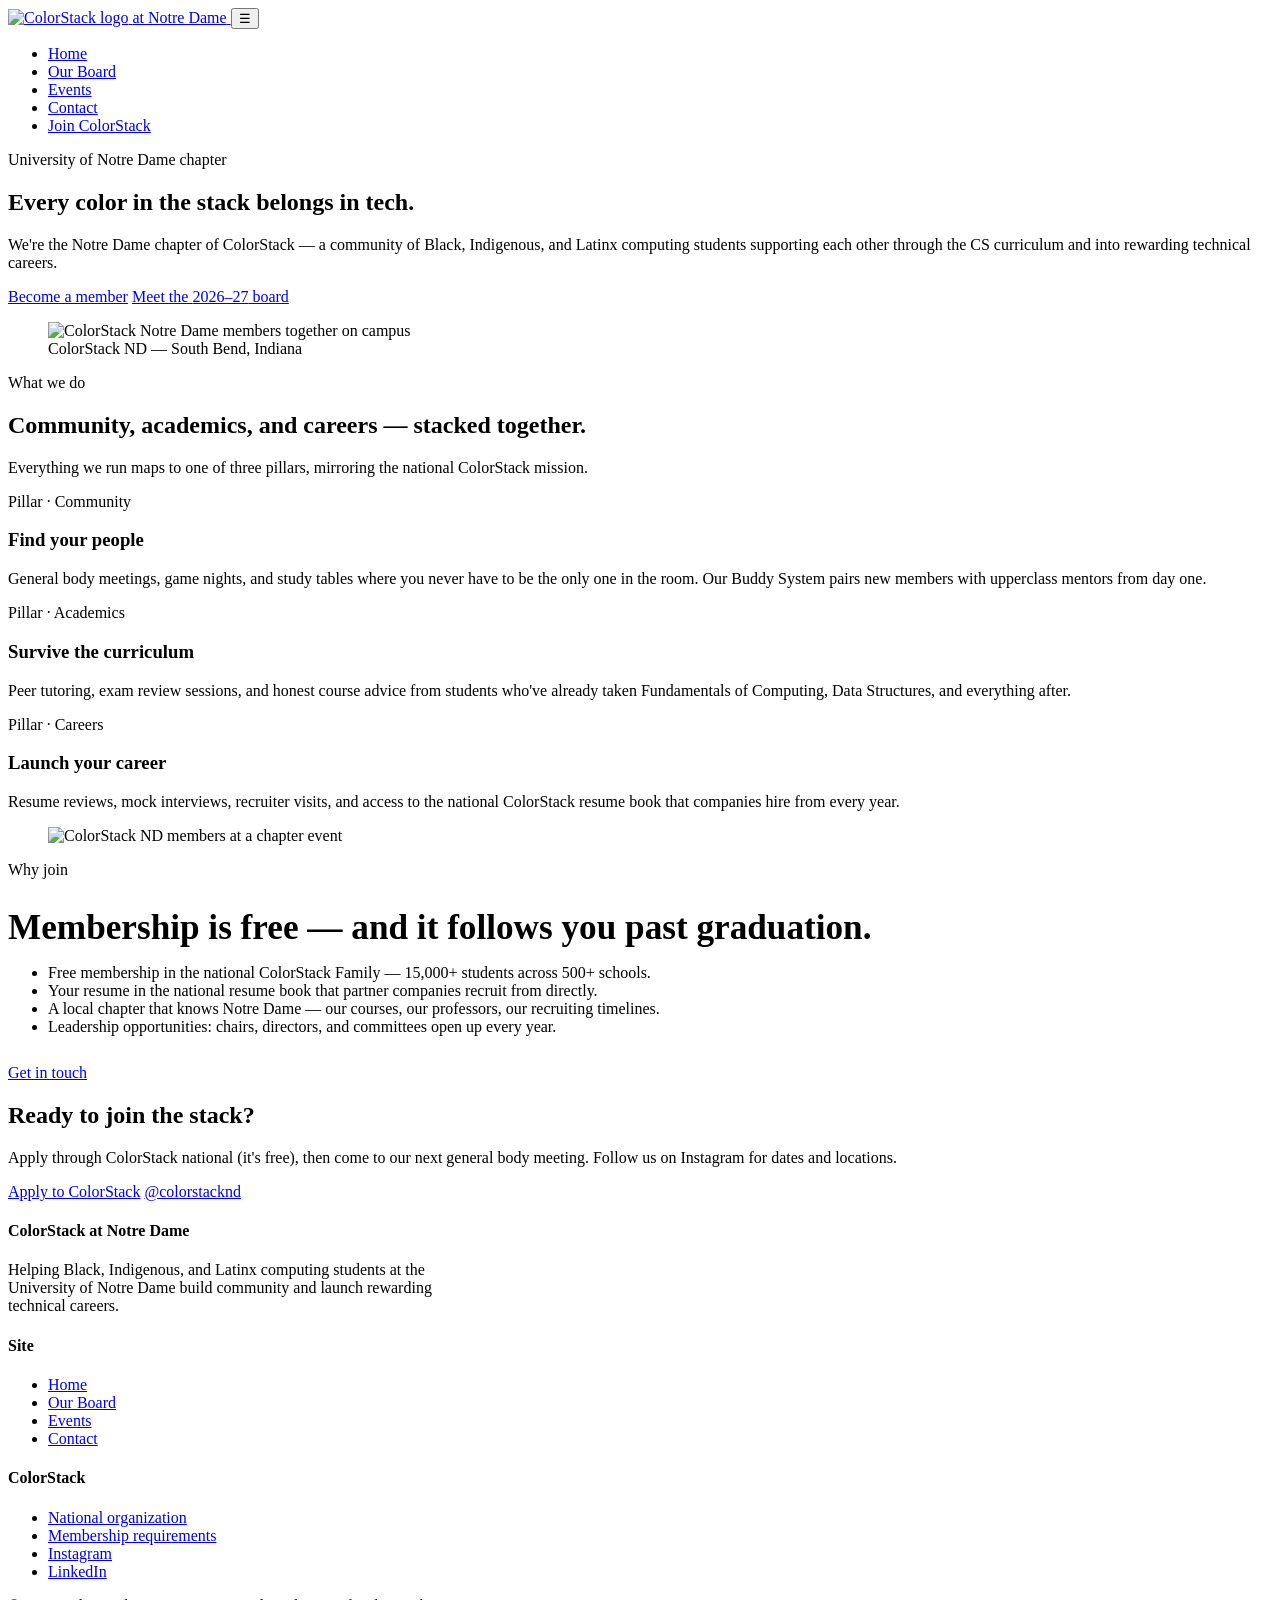
==== index.html @ e5867937 "Add files via upload Uploading website" ====
<!DOCTYPE html>
<html lang="en">
<head>
  <meta charset="UTF-8" />
  <meta name="viewport" content="width=device-width, initial-scale=1.0" />
  <title>ColorStack at Notre Dame</title>
  <meta name="description" content="The University of Notre Dame chapter of ColorStack — a community helping Black, Indigenous, and Latinx computing students launch rewarding technical careers." />
  <link rel="preconnect" href="https://fonts.googleapis.com" />
  <link rel="preconnect" href="https://fonts.gstatic.com" crossorigin />
  <link href="https://fonts.googleapis.com/css2?family=Archivo:wght@400;500;700;800&family=IBM+Plex+Mono:wght@400;600&display=swap" rel="stylesheet" />
  <link rel="stylesheet" href="css/style.css" />
</head>
<body>

  <header class="site-header">
    <div class="container nav-inner">
      <a class="brand" href="index.html">
        <img src="images/colorstack-logo.png" alt="ColorStack logo" />
        <span class="brand-sub">at Notre&nbsp;Dame</span>
      </a>
      <button class="nav-toggle" aria-expanded="false" aria-label="Toggle navigation">☰</button>
      <ul class="nav-links">
        <li><a href="index.html" aria-current="page">Home</a></li>
        <li><a href="board.html">Our Board</a></li>
        <li><a href="events.html">Events</a></li>
        <li><a href="contact.html">Contact</a></li>
        <li class="nav-cta"><a href="https://www.colorstack.org/member-application-requirements" target="_blank" rel="noopener">Join ColorStack</a></li>
      </ul>
    </div>
    <div class="stack-bar" aria-hidden="true"><span></span><span></span><span></span><span></span></div>
  </header>

  <main>
    <!-- Hero -->
    <section class="hero">
      <div class="container hero-grid">
        <div>
          <p class="eyebrow">University of Notre Dame chapter</p>
          <h1>Every color in the <span class="accent-word">stack</span> belongs in tech.</h1>
          <p class="lede">
            We're the Notre Dame chapter of ColorStack — a community of Black,
            Indigenous, and Latinx computing students supporting each other
            through the CS curriculum and into rewarding technical careers.
          </p>
          <div class="btn-row">
            <a class="btn btn-gold" href="https://www.colorstack.org/member-application-requirements" target="_blank" rel="noopener">Become a member</a>
            <a class="btn btn-ghost" href="board.html">Meet the <span data-board-year>2026–27</span> board</a>
          </div>
        </div>
        <figure class="hero-photo">
          <img src="images/board-group.jpg" alt="ColorStack Notre Dame members together on campus" />
          <figcaption>ColorStack ND — South Bend, Indiana</figcaption>
          <div class="stack-bar" aria-hidden="true"><span></span><span></span><span></span><span></span></div>
        </figure>
      </div>
    </section>

    <!-- What we do -->
    <section class="block">
      <div class="container">
        <div class="section-head reveal">
          <p class="eyebrow" style="color: var(--nd-green);">What we do</p>
          <h2>Community, academics, and careers — stacked together.</h2>
          <p>Everything we run maps to one of three pillars, mirroring the national ColorStack mission.</p>
        </div>
        <div class="pillar-grid">
          <article class="pillar reveal" style="--pillar-color: var(--nd-blue-bright);">
            <p class="pillar-label">Pillar · Community</p>
            <h3>Find your people</h3>
            <p>General body meetings, game nights, and study tables where you never have to be the only one in the room. Our Buddy System pairs new members with upperclass mentors from day one.</p>
          </article>
          <article class="pillar reveal" style="--pillar-color: var(--nd-gold);">
            <p class="pillar-label">Pillar · Academics</p>
            <h3>Survive the curriculum</h3>
            <p>Peer tutoring, exam review sessions, and honest course advice from students who've already taken Fundamentals of Computing, Data Structures, and everything after.</p>
          </article>
          <article class="pillar reveal" style="--pillar-color: var(--nd-green);">
            <p class="pillar-label">Pillar · Careers</p>
            <h3>Launch your career</h3>
            <p>Resume reviews, mock interviews, recruiter visits, and access to the national ColorStack resume book that companies hire from every year.</p>
          </article>
        </div>
      </div>
    </section>

    <!-- Why join -->
    <section class="block tint">
      <div class="container split">
        <figure class="framed-photo reveal">
          <img src="images/community.jpg" alt="ColorStack ND members at a chapter event" loading="lazy" />
          <div class="stack-bar" aria-hidden="true"><span></span><span></span><span></span><span></span></div>
        </figure>
        <div class="reveal">
          <p class="eyebrow" style="color: var(--nd-gold);">Why join</p>
          <h2 style="font-family: var(--font-display); font-weight: 800; font-size: clamp(1.6rem, 3vw, 2.2rem); margin-bottom: 8px;">
            Membership is free — and it follows you past graduation.
          </h2>
          <ul class="check-list">
            <li>Free membership in the national ColorStack Family — 15,000+ students across 500+ schools.</li>
            <li>Your resume in the national resume book that partner companies recruit from directly.</li>
            <li>A local chapter that knows Notre Dame — our courses, our professors, our recruiting timelines.</li>
            <li>Leadership opportunities: chairs, directors, and committees open up every year.</li>
          </ul>
          <div class="btn-row" style="margin-top: 28px;">
            <a class="btn btn-navy" href="contact.html">Get in touch</a>
          </div>
        </div>
      </div>
    </section>

    <!-- CTA -->
    <section class="cta-band">
      <div class="container">
        <h2>Ready to join the stack?</h2>
        <p>Apply through ColorStack national (it's free), then come to our next general body meeting. Follow us on Instagram for dates and locations.</p>
        <div class="btn-row" style="justify-content: center;">
          <a class="btn btn-gold" href="https://www.colorstack.org/member-application-requirements" target="_blank" rel="noopener">Apply to ColorStack</a>
          <a class="btn btn-ghost" href="https://www.instagram.com/colorstacknd/" target="_blank" rel="noopener">@colorstacknd</a>
        </div>
      </div>
    </section>
  </main>

  <footer class="site-footer">
    <div class="stack-bar" aria-hidden="true"><span></span><span></span><span></span><span></span></div>
    <div class="container">
      <div class="footer-inner">
        <div>
          <h4>ColorStack at Notre Dame</h4>
          <p style="max-width: 30em;">Helping Black, Indigenous, and Latinx computing students at the University of Notre Dame build community and launch rewarding technical careers.</p>
        </div>
        <div>
          <h4>Site</h4>
          <ul>
            <li><a href="index.html">Home</a></li>
            <li><a href="board.html">Our Board</a></li>
            <li><a href="events.html">Events</a></li>
            <li><a href="contact.html">Contact</a></li>
          </ul>
        </div>
        <div>
          <h4>ColorStack</h4>
          <ul>
            <li><a href="https://www.colorstack.org" target="_blank" rel="noopener">National organization</a></li>
            <li><a href="https://www.colorstack.org/member-application-requirements" target="_blank" rel="noopener">Membership requirements</a></li>
            <li><a href="https://www.instagram.com/colorstacknd/" target="_blank" rel="noopener">Instagram</a></li>
            <li><a href="https://www.linkedin.com/company/colorstacknd" target="_blank" rel="noopener">LinkedIn</a></li>
          </ul>
        </div>
      </div>
      <div class="footer-bottom">
        <span>© <span data-copyright-year>2026</span> ColorStack at Notre Dame</span>
        <span>Student chapter of <a href="https://www.colorstack.org" target="_blank" rel="noopener" style="color: var(--nd-gold-bright);">ColorStack</a></span>
      </div>
    </div>
  </footer>

  <script src="js/members.js"></script>
  <script src="js/site.js"></script>
</body>
</html>
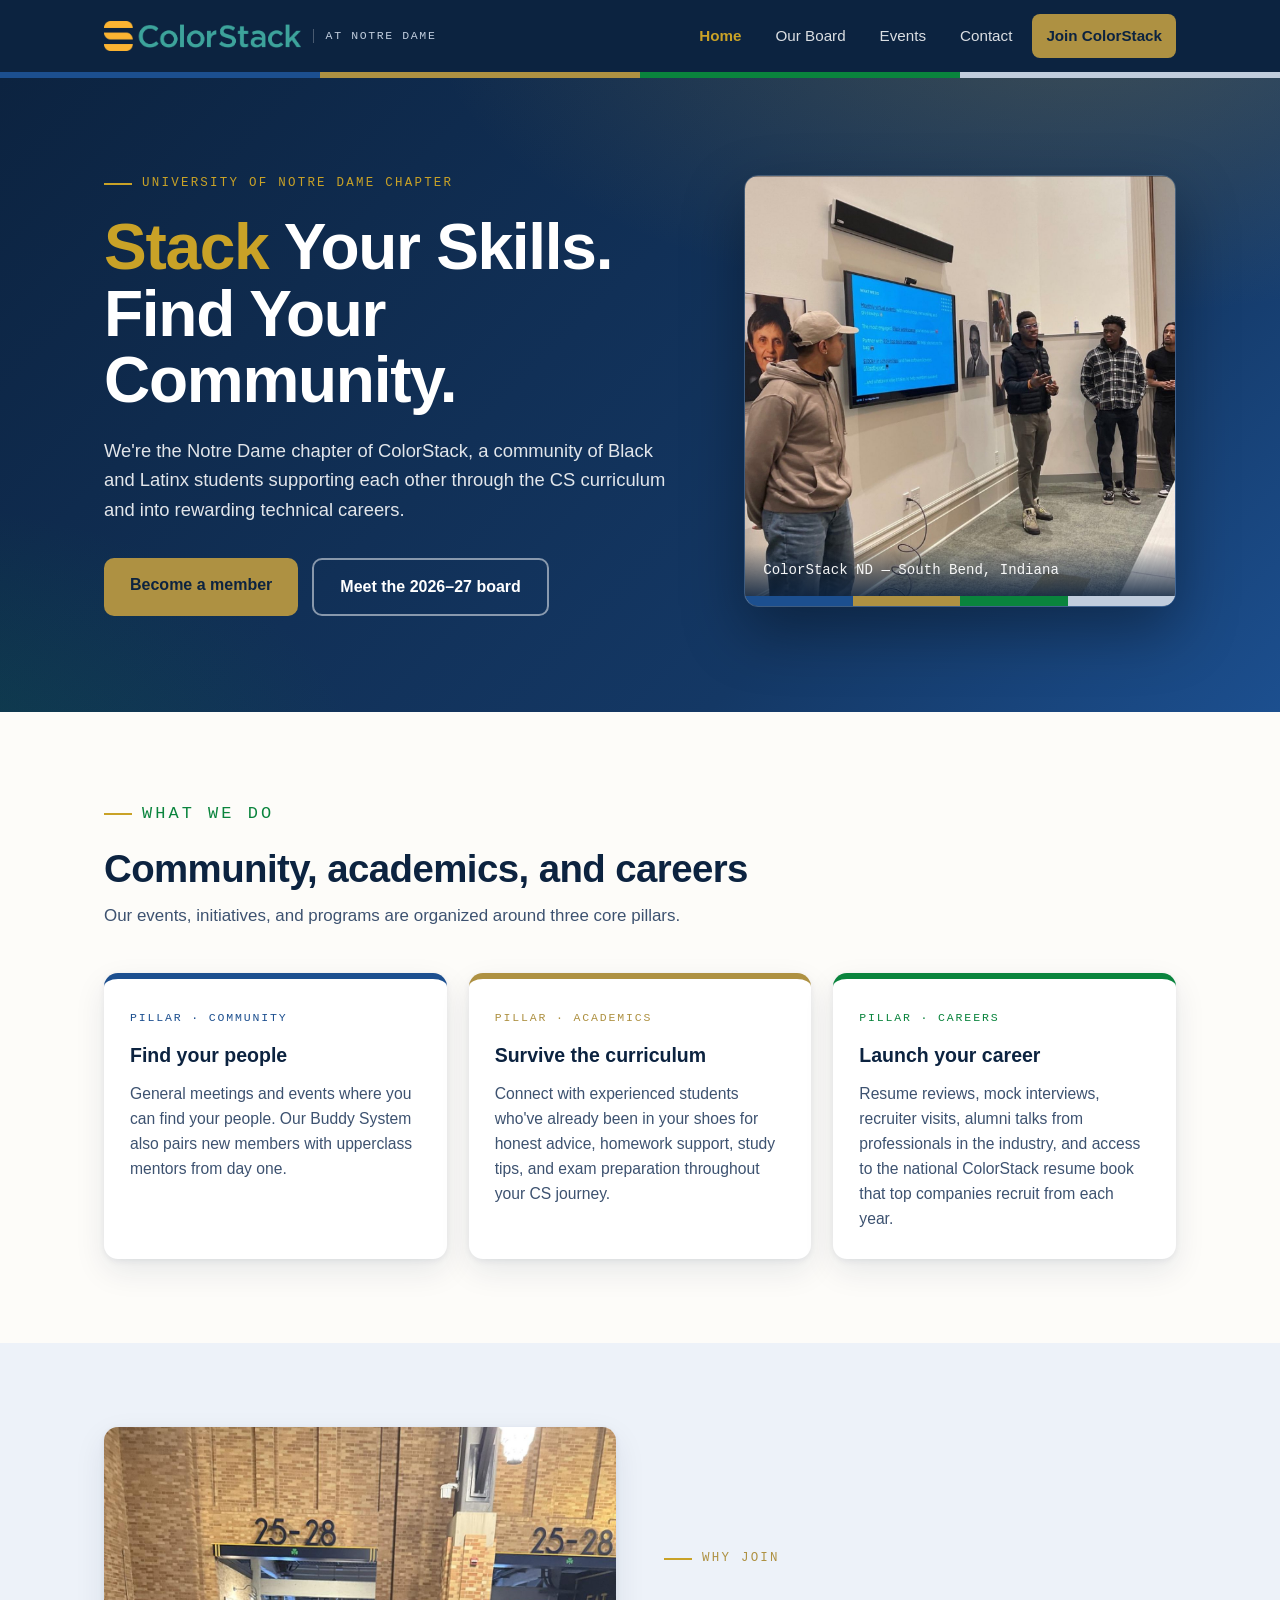
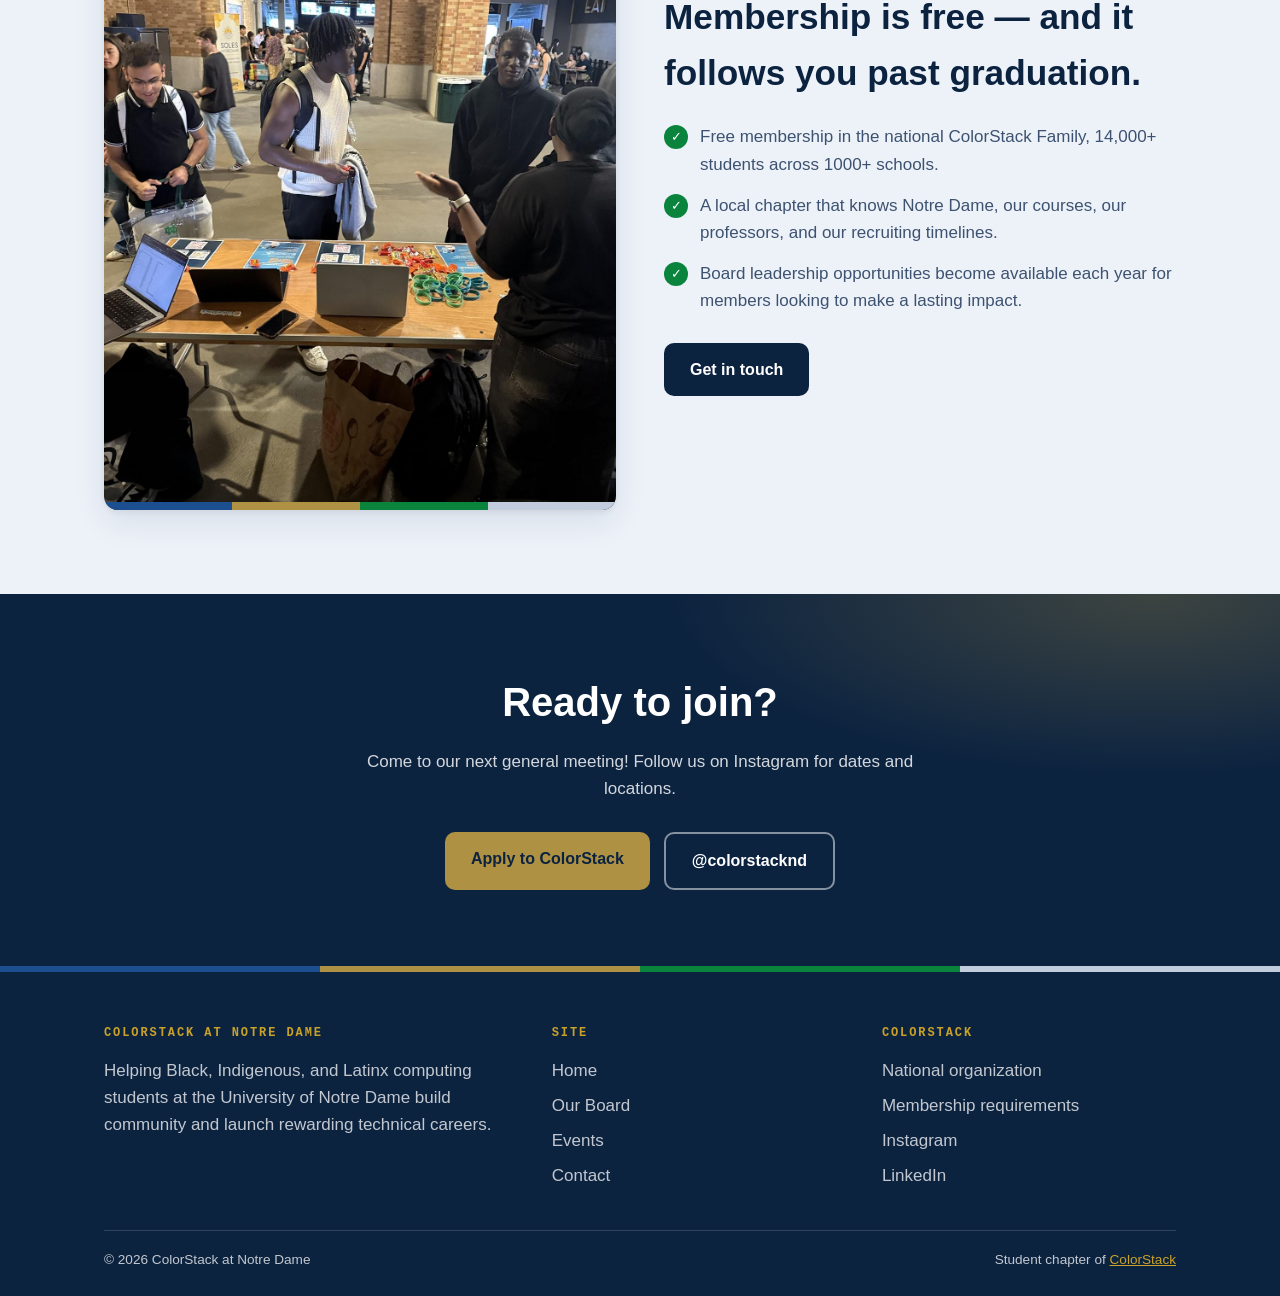
==== commit b9ec5462: "Revise text in index.html for clarity and accuracy Updated text content to better reflect the commun" ====
--- a/index.html
+++ b/index.html
@@ -36,11 +36,11 @@
       <div class="container hero-grid">
         <div>
           <p class="eyebrow">University of Notre Dame chapter</p>
-          <h1>Every color in the <span class="accent-word">stack</span> belongs in tech.</h1>
+          <h1><span class="accent-word">Stack</span> Your Skills. Find Your Community.</h1>
           <p class="lede">
-            We're the Notre Dame chapter of ColorStack — a community of Black,
-            Indigenous, and Latinx computing students supporting each other
-            through the CS curriculum and into rewarding technical careers.
+            We're the Notre Dame chapter of ColorStack, a community of Black 
+            and Latinx students supporting each other through the 
+            CS curriculum and into rewarding technical careers.
           </p>
           <div class="btn-row">
             <a class="btn btn-gold" href="https://www.colorstack.org/member-application-requirements" target="_blank" rel="noopener">Become a member</a>
@@ -60,24 +60,24 @@
       <div class="container">
         <div class="section-head reveal">
           <p class="eyebrow" style="color: var(--nd-green);">What we do</p>
-          <h2>Community, academics, and careers — stacked together.</h2>
-          <p>Everything we run maps to one of three pillars, mirroring the national ColorStack mission.</p>
+          <h2>Community, academics, and careers</h2>
+          <p>Our events, initiatives, and programs are organized around three core pillars.</p>
         </div>
         <div class="pillar-grid">
           <article class="pillar reveal" style="--pillar-color: var(--nd-blue-bright);">
             <p class="pillar-label">Pillar · Community</p>
             <h3>Find your people</h3>
-            <p>General body meetings, game nights, and study tables where you never have to be the only one in the room. Our Buddy System pairs new members with upperclass mentors from day one.</p>
+            <p>General meetings and events where you can find your people. Our Buddy System also pairs new members with upperclass mentors from day one.</p>
           </article>
           <article class="pillar reveal" style="--pillar-color: var(--nd-gold);">
             <p class="pillar-label">Pillar · Academics</p>
             <h3>Survive the curriculum</h3>
-            <p>Peer tutoring, exam review sessions, and honest course advice from students who've already taken Fundamentals of Computing, Data Structures, and everything after.</p>
+            <p>Connect with experienced students who've already been in your shoes for honest advice, homework support, study tips, and exam preparation throughout your CS journey.</p>
           </article>
           <article class="pillar reveal" style="--pillar-color: var(--nd-green);">
             <p class="pillar-label">Pillar · Careers</p>
             <h3>Launch your career</h3>
-            <p>Resume reviews, mock interviews, recruiter visits, and access to the national ColorStack resume book that companies hire from every year.</p>
+            <p>Resume reviews, mock interviews, recruiter visits, alumni talks from professionals in the industry, and access to the national ColorStack resume book that top companies recruit from each year.</p>
           </article>
         </div>
       </div>
@@ -96,10 +96,10 @@
             Membership is free — and it follows you past graduation.
           </h2>
           <ul class="check-list">
-            <li>Free membership in the national ColorStack Family — 15,000+ students across 500+ schools.</li>
-            <li>Your resume in the national resume book that partner companies recruit from directly.</li>
-            <li>A local chapter that knows Notre Dame — our courses, our professors, our recruiting timelines.</li>
-            <li>Leadership opportunities: chairs, directors, and committees open up every year.</li>
+            <li>Free membership in the national ColorStack Family, 14,000+ students across 1000+ schools.</li>
+            <!-- <li>Your resume in the national resume book that partner companies recruit from directly.</li> -->
+            <li>A local chapter that knows Notre Dame, our courses, our professors, and our recruiting timelines.</li>
+            <li>Board leadership opportunities become available each year for members looking to make a lasting impact.</li>
           </ul>
           <div class="btn-row" style="margin-top: 28px;">
             <a class="btn btn-navy" href="contact.html">Get in touch</a>
@@ -111,8 +111,8 @@
     <!-- CTA -->
     <section class="cta-band">
       <div class="container">
-        <h2>Ready to join the stack?</h2>
-        <p>Apply through ColorStack national (it's free), then come to our next general body meeting. Follow us on Instagram for dates and locations.</p>
+        <h2>Ready to join?</h2>
+        <p>Come to our next general meeting! Follow us on Instagram for dates and locations.</p>
         <div class="btn-row" style="justify-content: center;">
           <a class="btn btn-gold" href="https://www.colorstack.org/member-application-requirements" target="_blank" rel="noopener">Apply to ColorStack</a>
           <a class="btn btn-ghost" href="https://www.instagram.com/colorstacknd/" target="_blank" rel="noopener">@colorstacknd</a>
--- a/css/style.css
+++ b/css/style.css
@@ -0,0 +1,528 @@
+/* ============================================================
+   ColorStack at Notre Dame — Site Styles
+   Palette: official Notre Dame brand colors + the ColorStack
+   "stack" motif (blue / gold / green / sky) used throughout.
+   ============================================================ */
+
+:root {
+  --nd-blue: #0c2340;
+  --nd-blue-mid: #143865;
+  --nd-blue-bright: #1c4f8f;
+  --nd-gold: #ae9142;
+  --nd-gold-bright: #c9a227;
+  --nd-green: #0a843d;
+  --sky: #edf2f9;
+  --sky-deep: #c1cddd;
+  --ink: #0c2340;
+  --ink-soft: #3d5270;
+  --paper: #fdfcf9;
+  --white: #ffffff;
+
+  --font-display: "Archivo", "Arial Black", sans-serif;
+  --font-body: "Archivo", "Helvetica Neue", Arial, sans-serif;
+  --font-mono: "IBM Plex Mono", "Courier New", monospace;
+
+  --radius: 14px;
+  --shadow: 0 2px 6px rgba(12, 35, 64, 0.07), 0 12px 32px rgba(12, 35, 64, 0.09);
+  --maxw: 1120px;
+}
+
+* { box-sizing: border-box; margin: 0; padding: 0; }
+
+html { scroll-behavior: smooth; }
+
+body {
+  font-family: var(--font-body);
+  color: var(--ink);
+  background: var(--paper);
+  line-height: 1.6;
+  font-size: 1.0625rem;
+}
+
+img { max-width: 100%; display: block; }
+
+a { color: var(--nd-blue-bright); }
+
+:focus-visible {
+  outline: 3px solid var(--nd-gold-bright);
+  outline-offset: 2px;
+  border-radius: 4px;
+}
+
+.container {
+  max-width: var(--maxw);
+  margin: 0 auto;
+  padding: 0 24px;
+}
+
+/* ---------- The stack motif ---------- */
+.stack-bar {
+  display: grid;
+  grid-template-columns: repeat(4, 1fr);
+  height: 6px;
+}
+.stack-bar span:nth-child(1) { background: var(--nd-blue-bright); }
+.stack-bar span:nth-child(2) { background: var(--nd-gold); }
+.stack-bar span:nth-child(3) { background: var(--nd-green); }
+.stack-bar span:nth-child(4) { background: var(--sky-deep); }
+
+/* ---------- Header / nav ---------- */
+.site-header {
+  position: sticky;
+  top: 0;
+  z-index: 40;
+  background: var(--nd-blue);
+  color: var(--white);
+}
+
+.nav-inner {
+  display: flex;
+  align-items: center;
+  justify-content: space-between;
+  gap: 16px;
+  min-height: 72px;
+}
+
+.brand {
+  display: flex;
+  align-items: center;
+  gap: 12px;
+  text-decoration: none;
+  color: var(--white);
+}
+.brand img { height: 30px; width: auto; }
+.brand .brand-sub {
+  font-family: var(--font-mono);
+  font-size: 0.72rem;
+  letter-spacing: 0.14em;
+  text-transform: uppercase;
+  color: var(--sky-deep);
+  border-left: 1px solid rgba(255, 255, 255, 0.25);
+  padding-left: 12px;
+  line-height: 1.3;
+}
+
+.nav-links {
+  display: flex;
+  align-items: center;
+  gap: 6px;
+  list-style: none;
+}
+.nav-links a {
+  display: block;
+  padding: 10px 14px;
+  color: rgba(255, 255, 255, 0.85);
+  text-decoration: none;
+  font-weight: 500;
+  font-size: 0.95rem;
+  border-radius: 8px;
+  transition: background 0.15s ease, color 0.15s ease;
+}
+.nav-links a:hover { background: rgba(255, 255, 255, 0.1); color: var(--white); }
+.nav-links a[aria-current="page"] {
+  color: var(--nd-gold-bright);
+  font-weight: 700;
+}
+.nav-links .nav-cta a {
+  background: var(--nd-gold);
+  color: var(--nd-blue);
+  font-weight: 700;
+}
+.nav-links .nav-cta a:hover { background: var(--nd-gold-bright); }
+
+.nav-toggle {
+  display: none;
+  background: none;
+  border: 1px solid rgba(255, 255, 255, 0.35);
+  color: var(--white);
+  border-radius: 8px;
+  padding: 8px 12px;
+  font-size: 1.1rem;
+  cursor: pointer;
+}
+
+@media (max-width: 800px) {
+  .nav-toggle { display: block; }
+  .nav-links {
+    display: none;
+    position: absolute;
+    top: 100%;
+    left: 0;
+    right: 0;
+    flex-direction: column;
+    align-items: stretch;
+    background: var(--nd-blue);
+    padding: 8px 16px 16px;
+    border-bottom: 4px solid var(--nd-gold);
+  }
+  .nav-links.open { display: flex; }
+  .brand .brand-sub { display: none; }
+}
+
+/* ---------- Hero ---------- */
+.hero {
+  background:
+    radial-gradient(1100px 500px at 85% -10%, rgba(174, 145, 66, 0.28), transparent 60%),
+    radial-gradient(900px 500px at -10% 110%, rgba(10, 132, 61, 0.22), transparent 55%),
+    linear-gradient(135deg, var(--nd-blue) 0%, var(--nd-blue-mid) 70%, var(--nd-blue-bright) 100%);
+  color: var(--white);
+  padding: 88px 0 96px;
+  overflow: hidden;
+}
+
+.hero-grid {
+  display: grid;
+  grid-template-columns: 1.15fr 0.85fr;
+  gap: 56px;
+  align-items: center;
+}
+
+.eyebrow {
+  font-family: var(--font-mono);
+  font-size: 0.78rem;
+  letter-spacing: 0.18em;
+  text-transform: uppercase;
+  color: var(--nd-gold-bright);
+  display: inline-flex;
+  align-items: center;
+  gap: 10px;
+  margin-bottom: 20px;
+}
+.eyebrow::before {
+  content: "";
+  width: 28px;
+  height: 2px;
+  background: var(--nd-gold-bright);
+  display: inline-block;
+}
+
+.hero h1 {
+  font-family: var(--font-display);
+  font-weight: 800;
+  font-size: clamp(2.4rem, 5.4vw, 4rem);
+  line-height: 1.04;
+  letter-spacing: -0.02em;
+  margin-bottom: 22px;
+}
+.hero h1 .accent-word { color: var(--nd-gold-bright); }
+
+.hero p.lede {
+  font-size: 1.15rem;
+  color: rgba(255, 255, 255, 0.88);
+  max-width: 34em;
+  margin-bottom: 34px;
+}
+
+.btn-row { display: flex; flex-wrap: wrap; gap: 14px; }
+
+.btn {
+  display: inline-block;
+  padding: 14px 26px;
+  border-radius: 10px;
+  text-decoration: none;
+  font-weight: 700;
+  font-size: 1rem;
+  transition: transform 0.15s ease, background 0.15s ease, box-shadow 0.15s ease;
+}
+.btn:hover { transform: translateY(-2px); }
+.btn-gold { background: var(--nd-gold); color: var(--nd-blue); }
+.btn-gold:hover { background: var(--nd-gold-bright); box-shadow: 0 8px 24px rgba(174, 145, 66, 0.4); }
+.btn-ghost { border: 2px solid rgba(255, 255, 255, 0.5); color: var(--white); }
+.btn-ghost:hover { border-color: var(--white); background: rgba(255, 255, 255, 0.08); }
+.btn-navy { background: var(--nd-blue); color: var(--white); }
+.btn-navy:hover { background: var(--nd-blue-mid); }
+
+/* Hero photo framed by the stack */
+.hero-photo {
+  position: relative;
+  border-radius: var(--radius);
+  overflow: hidden;
+  box-shadow: 0 24px 60px rgba(0, 0, 0, 0.35);
+  border: 1px solid rgba(255, 255, 255, 0.18);
+}
+.hero-photo img { width: 100%; height: 100%; object-fit: cover; }
+.hero-photo .stack-bar { position: absolute; left: 0; right: 0; bottom: 0; height: 10px; }
+.hero-photo figcaption {
+  position: absolute;
+  left: 0; right: 0; bottom: 10px;
+  padding: 14px 18px;
+  background: linear-gradient(transparent, rgba(12, 35, 64, 0.85));
+  color: rgba(255, 255, 255, 0.95);
+  font-size: 0.88rem;
+  font-family: var(--font-mono);
+}
+
+@media (max-width: 880px) {
+  .hero { padding: 60px 0 70px; }
+  .hero-grid { grid-template-columns: 1fr; gap: 36px; }
+}
+
+/* ---------- Sections ---------- */
+section.block { padding: 84px 0; }
+section.block.tint { background: var(--sky); }
+section.block.navy { background: var(--nd-blue); color: var(--white); }
+
+.section-head { max-width: 46em; margin-bottom: 44px; }
+.section-head h2 {
+  font-family: var(--font-display);
+  font-weight: 800;
+  font-size: clamp(1.7rem, 3.4vw, 2.4rem);
+  letter-spacing: -0.015em;
+  line-height: 1.12;
+  margin-bottom: 12px;
+}
+.section-head p { color: var(--ink-soft); font-size: 1.06rem; }
+.navy .section-head p { color: rgba(255, 255, 255, 0.8); }
+
+/* ---------- Pillars ---------- */
+.pillar-grid {
+  display: grid;
+  grid-template-columns: repeat(3, 1fr);
+  gap: 22px;
+}
+.pillar {
+  background: var(--white);
+  border-radius: var(--radius);
+  box-shadow: var(--shadow);
+  padding: 30px 26px 28px;
+  border-top: 6px solid var(--pillar-color, var(--nd-blue-bright));
+}
+.pillar .pillar-label {
+  font-family: var(--font-mono);
+  font-size: 0.72rem;
+  letter-spacing: 0.16em;
+  text-transform: uppercase;
+  color: var(--pillar-color, var(--nd-blue-bright));
+  margin-bottom: 12px;
+}
+.pillar h3 { font-size: 1.22rem; font-weight: 700; margin-bottom: 10px; }
+.pillar p { color: var(--ink-soft); font-size: 0.98rem; }
+
+@media (max-width: 880px) {
+  .pillar-grid { grid-template-columns: 1fr; }
+}
+
+/* ---------- Roster (board directory) ---------- */
+.roster-grid {
+  display: grid;
+  grid-template-columns: repeat(auto-fill, minmax(240px, 1fr));
+  gap: 22px;
+}
+
+.member-card {
+  background: var(--white);
+  border-radius: var(--radius);
+  box-shadow: var(--shadow);
+  overflow: hidden;
+  display: flex;
+  flex-direction: column;
+  transition: transform 0.18s ease, box-shadow 0.18s ease;
+}
+.member-card:hover {
+  transform: translateY(-4px);
+  box-shadow: 0 6px 14px rgba(12, 35, 64, 0.1), 0 20px 44px rgba(12, 35, 64, 0.16);
+}
+
+.member-photo {
+  aspect-ratio: 1 / 1;
+  width: 100%;
+  object-fit: cover;
+}
+
+.member-monogram {
+  aspect-ratio: 1 / 1;
+  display: flex;
+  align-items: center;
+  justify-content: center;
+  font-family: var(--font-display);
+  font-weight: 800;
+  font-size: clamp(3rem, 8vw, 4.2rem);
+  letter-spacing: 0.02em;
+  color: var(--white);
+  position: relative;
+}
+.member-monogram::after {
+  /* subtle stack stripe across monogram tiles */
+  content: "";
+  position: absolute;
+  left: 0; right: 0; bottom: 0;
+  height: 8px;
+  background: linear-gradient(90deg,
+    var(--nd-blue-bright) 0 25%, var(--nd-gold) 25% 50%,
+    var(--nd-green) 50% 75%, var(--sky-deep) 75% 100%);
+  opacity: 0.9;
+}
+.mono-blue   { background: linear-gradient(150deg, var(--nd-blue-mid), var(--nd-blue-bright)); }
+.mono-gold   { background: linear-gradient(150deg, #8f7530, var(--nd-gold)); }
+.mono-green  { background: linear-gradient(150deg, #06612c, var(--nd-green)); }
+.mono-navy   { background: linear-gradient(150deg, var(--nd-blue), var(--nd-blue-mid)); }
+
+.member-info { padding: 18px 18px 20px; display: flex; flex-direction: column; gap: 4px; flex: 1; }
+.member-role {
+  font-family: var(--font-mono);
+  font-size: 0.7rem;
+  letter-spacing: 0.15em;
+  text-transform: uppercase;
+  color: var(--nd-green);
+  font-weight: 600;
+}
+.member-name { font-size: 1.12rem; font-weight: 700; line-height: 1.25; }
+.member-meta { font-size: 0.88rem; color: var(--ink-soft); }
+.member-email {
+  margin-top: auto;
+  padding-top: 10px;
+  font-size: 0.88rem;
+  color: var(--nd-blue-bright);
+  text-decoration: none;
+  word-break: break-all;
+}
+.member-email:hover { text-decoration: underline; }
+
+/* ---------- Info rows / cards ---------- */
+.split {
+  display: grid;
+  grid-template-columns: 1fr 1fr;
+  gap: 48px;
+  align-items: center;
+}
+@media (max-width: 880px) { .split { grid-template-columns: 1fr; gap: 30px; } }
+
+.framed-photo {
+  border-radius: var(--radius);
+  overflow: hidden;
+  box-shadow: var(--shadow);
+  position: relative;
+}
+.framed-photo .stack-bar { position: absolute; left: 0; right: 0; bottom: 0; height: 8px; }
+
+.check-list { list-style: none; display: grid; gap: 14px; margin-top: 22px; }
+.check-list li { display: flex; gap: 12px; align-items: flex-start; color: var(--ink-soft); }
+.check-list li::before {
+  content: "✓";
+  flex: none;
+  width: 24px; height: 24px;
+  border-radius: 50%;
+  background: var(--nd-green);
+  color: var(--white);
+  font-size: 0.8rem;
+  display: flex;
+  align-items: center;
+  justify-content: center;
+  margin-top: 2px;
+}
+
+/* ---------- Event cards ---------- */
+.event-list { display: grid; gap: 16px; }
+.event-card {
+  display: grid;
+  grid-template-columns: 130px 1fr;
+  background: var(--white);
+  border-radius: var(--radius);
+  box-shadow: var(--shadow);
+  overflow: hidden;
+}
+.event-when {
+  background: var(--nd-blue);
+  color: var(--white);
+  padding: 20px 16px;
+  display: flex;
+  flex-direction: column;
+  justify-content: center;
+  gap: 2px;
+  font-family: var(--font-mono);
+  text-align: center;
+}
+.event-when .cadence { font-size: 0.72rem; letter-spacing: 0.12em; text-transform: uppercase; color: var(--nd-gold-bright); }
+.event-body { padding: 20px 22px; }
+.event-body h3 { font-size: 1.15rem; margin-bottom: 6px; }
+.event-body p { color: var(--ink-soft); font-size: 0.97rem; }
+.event-tag {
+  display: inline-block;
+  margin-top: 10px;
+  font-family: var(--font-mono);
+  font-size: 0.7rem;
+  letter-spacing: 0.13em;
+  text-transform: uppercase;
+  padding: 4px 10px;
+  border-radius: 999px;
+  background: var(--sky);
+  color: var(--nd-blue-mid);
+}
+@media (max-width: 620px) {
+  .event-card { grid-template-columns: 1fr; }
+  .event-when { flex-direction: row; justify-content: flex-start; gap: 10px; padding: 12px 22px; }
+}
+
+/* ---------- Contact ---------- */
+.contact-grid {
+  display: grid;
+  grid-template-columns: repeat(auto-fit, minmax(250px, 1fr));
+  gap: 22px;
+}
+.contact-card {
+  background: var(--white);
+  border-radius: var(--radius);
+  box-shadow: var(--shadow);
+  padding: 26px;
+  border-top: 6px solid var(--card-color, var(--nd-gold));
+}
+.contact-card h3 { font-size: 1.1rem; margin-bottom: 8px; }
+.contact-card p { color: var(--ink-soft); font-size: 0.95rem; margin-bottom: 12px; }
+.contact-card a { font-weight: 600; }
+
+/* ---------- CTA band ---------- */
+.cta-band {
+  background:
+    radial-gradient(800px 300px at 90% 0%, rgba(174, 145, 66, 0.3), transparent 60%),
+    var(--nd-blue);
+  color: var(--white);
+  text-align: center;
+  padding: 76px 0;
+}
+.cta-band h2 {
+  font-family: var(--font-display);
+  font-weight: 800;
+  font-size: clamp(1.7rem, 3.6vw, 2.5rem);
+  margin-bottom: 14px;
+}
+.cta-band p { color: rgba(255, 255, 255, 0.82); max-width: 36em; margin: 0 auto 30px; }
+
+/* ---------- Footer ---------- */
+.site-footer { background: var(--nd-blue); color: rgba(255, 255, 255, 0.75); }
+.footer-inner {
+  display: grid;
+  grid-template-columns: 1.4fr 1fr 1fr;
+  gap: 36px;
+  padding: 52px 0 40px;
+}
+.footer-inner h4 {
+  font-family: var(--font-mono);
+  font-size: 0.75rem;
+  letter-spacing: 0.16em;
+  text-transform: uppercase;
+  color: var(--nd-gold-bright);
+  margin-bottom: 14px;
+}
+.footer-inner ul { list-style: none; display: grid; gap: 8px; }
+.footer-inner a { color: rgba(255, 255, 255, 0.75); text-decoration: none; }
+.footer-inner a:hover { color: var(--white); text-decoration: underline; }
+.footer-bottom {
+  border-top: 1px solid rgba(255, 255, 255, 0.15);
+  padding: 18px 0 26px;
+  font-size: 0.85rem;
+  display: flex;
+  justify-content: space-between;
+  flex-wrap: wrap;
+  gap: 10px;
+}
+@media (max-width: 800px) { .footer-inner { grid-template-columns: 1fr; } }
+
+/* ---------- Motion ---------- */
+@media (prefers-reduced-motion: no-preference) {
+  .reveal {
+    opacity: 0;
+    transform: translateY(18px);
+    transition: opacity 0.55s ease, transform 0.55s ease;
+  }
+  .reveal.in { opacity: 1; transform: none; }
+}
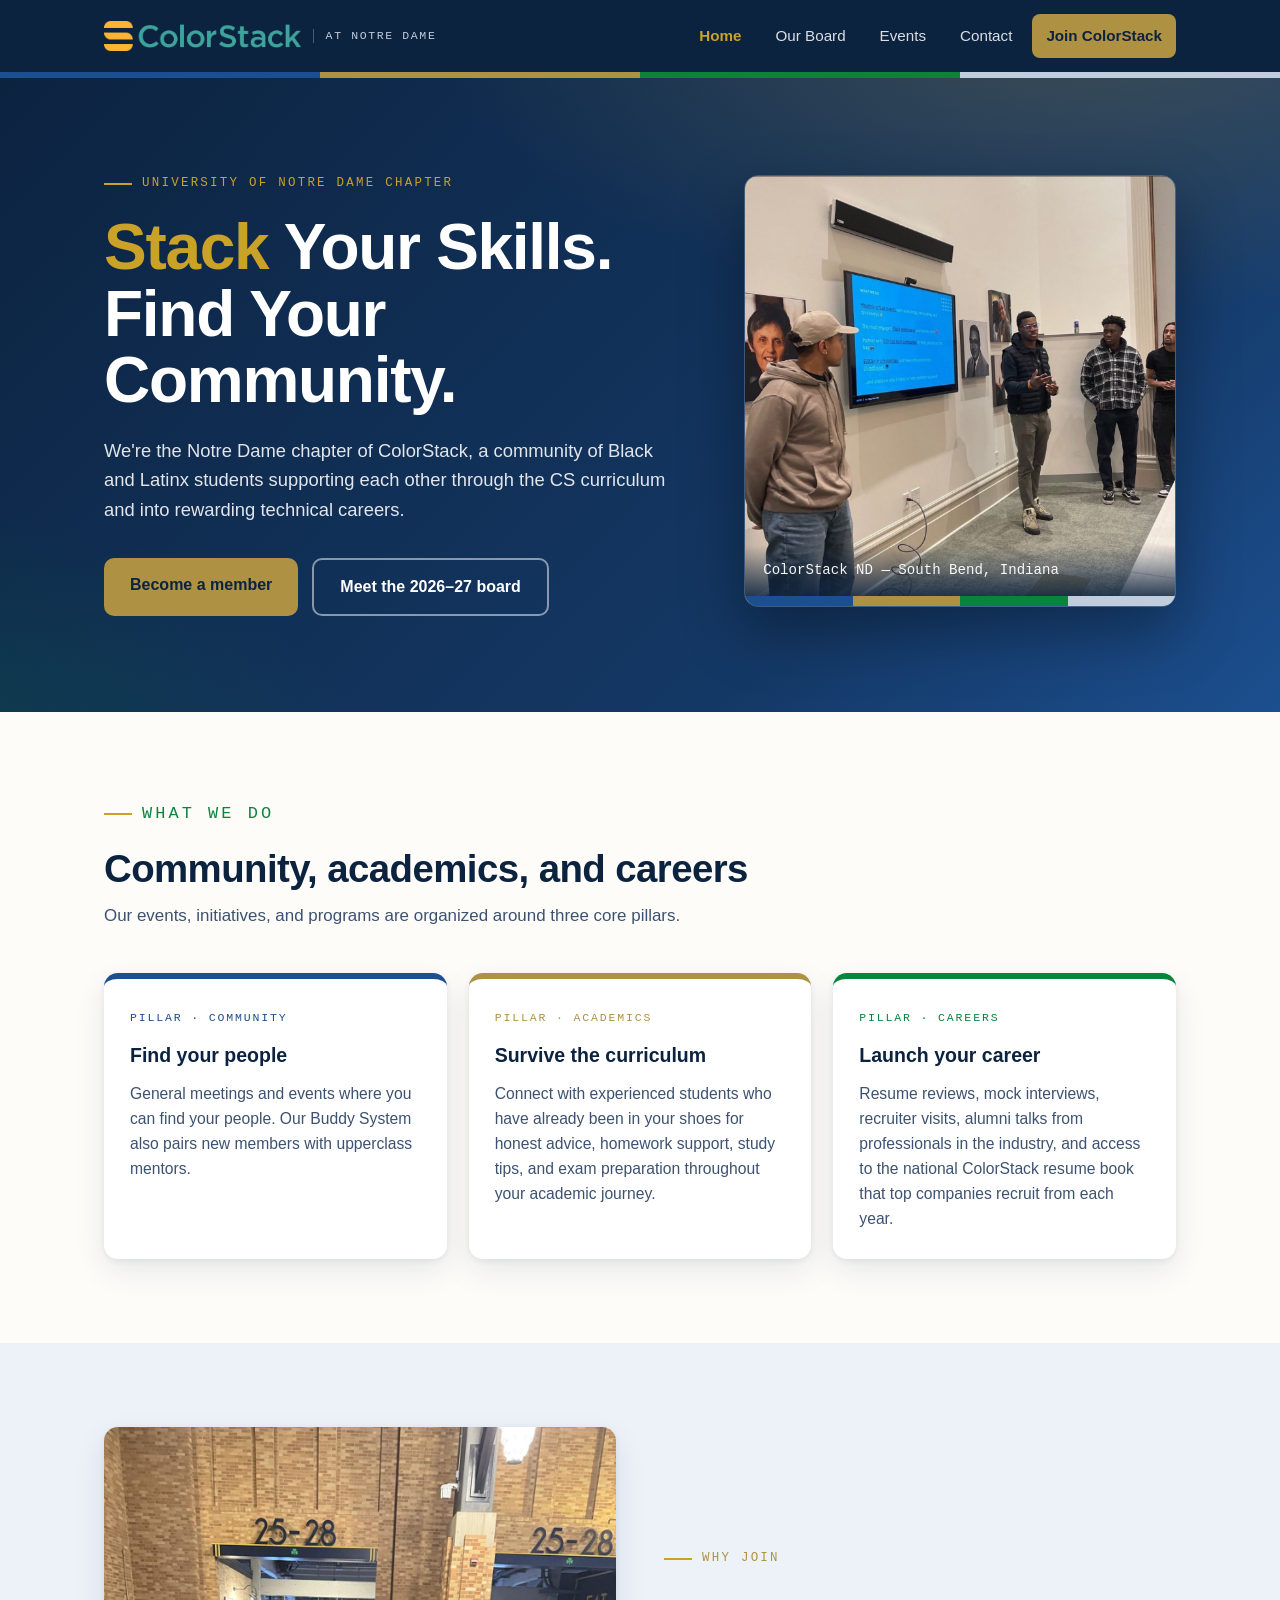
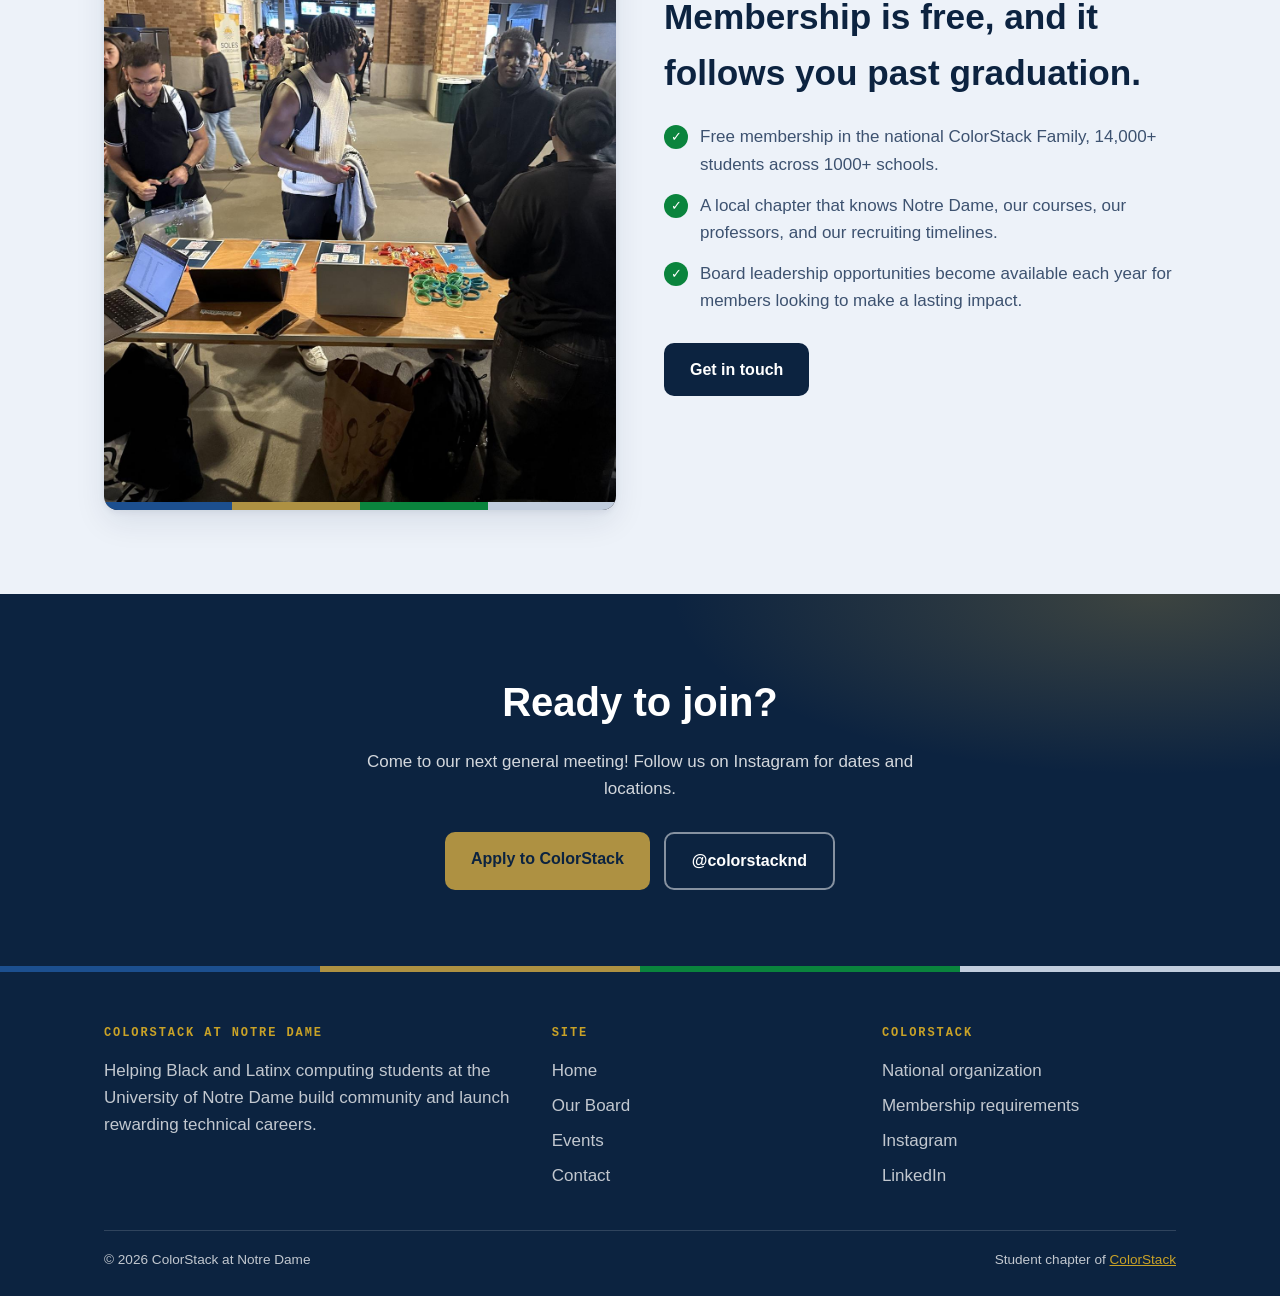
==== commit 8a6c70a0: "Refine text for clarity and inclusivity" ====
--- a/index.html
+++ b/index.html
@@ -67,12 +67,12 @@
           <article class="pillar reveal" style="--pillar-color: var(--nd-blue-bright);">
             <p class="pillar-label">Pillar · Community</p>
             <h3>Find your people</h3>
-            <p>General meetings and events where you can find your people. Our Buddy System also pairs new members with upperclass mentors from day one.</p>
+            <p>General meetings and events where you can find your people. Our Buddy System also pairs new members with upperclass mentors.</p>
           </article>
           <article class="pillar reveal" style="--pillar-color: var(--nd-gold);">
             <p class="pillar-label">Pillar · Academics</p>
             <h3>Survive the curriculum</h3>
-            <p>Connect with experienced students who've already been in your shoes for honest advice, homework support, study tips, and exam preparation throughout your CS journey.</p>
+            <p>Connect with experienced students who have already been in your shoes for honest advice, homework support, study tips, and exam preparation throughout your academic journey.</p>
           </article>
           <article class="pillar reveal" style="--pillar-color: var(--nd-green);">
             <p class="pillar-label">Pillar · Careers</p>
@@ -93,7 +93,7 @@
         <div class="reveal">
           <p class="eyebrow" style="color: var(--nd-gold);">Why join</p>
           <h2 style="font-family: var(--font-display); font-weight: 800; font-size: clamp(1.6rem, 3vw, 2.2rem); margin-bottom: 8px;">
-            Membership is free — and it follows you past graduation.
+            Membership is free, and it follows you past graduation.
           </h2>
           <ul class="check-list">
             <li>Free membership in the national ColorStack Family, 14,000+ students across 1000+ schools.</li>
@@ -127,7 +127,7 @@
       <div class="footer-inner">
         <div>
           <h4>ColorStack at Notre Dame</h4>
-          <p style="max-width: 30em;">Helping Black, Indigenous, and Latinx computing students at the University of Notre Dame build community and launch rewarding technical careers.</p>
+          <p style="max-width: 30em;">Helping Black and Latinx computing students at the University of Notre Dame build community and launch rewarding technical careers.</p>
         </div>
         <div>
           <h4>Site</h4>
